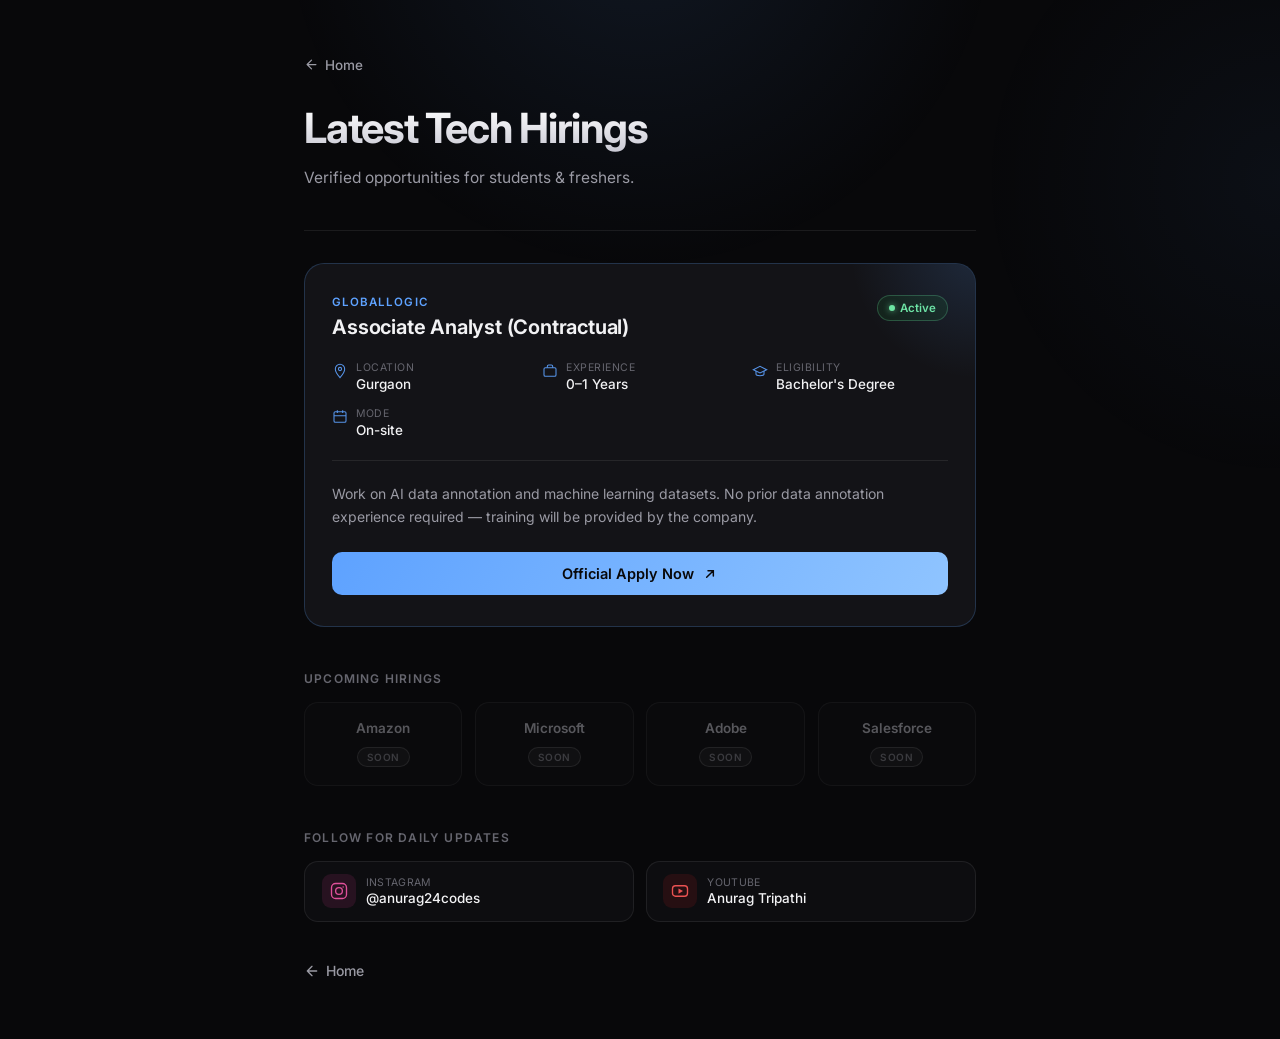
==== job.html @ 7556339b "Create job.html" ====
<!DOCTYPE html>
<html lang="en">
<head>
<meta charset="UTF-8" />
<meta name="viewport" content="width=device-width, initial-scale=1.0" />
<title>Latest Tech Hirings</title>
<link rel="preconnect" href="https://fonts.googleapis.com" />
<link rel="stylesheet" href="https://fonts.googleapis.com/css2?family=Inter:wght@400;500;600;700;800&display=swap" />
<style>
  *, *::before, *::after { box-sizing: border-box; margin: 0; padding: 0; }

  :root {
    --bg: #08080a;
    --bg-elevated: #0d0d10;
    --surface: #131317;
    --surface-hover: #1a1a1f;
    --border: rgba(255,255,255,0.08);
    --border-strong: rgba(255,255,255,0.14);
    --text-primary: #f2f2f4;
    --text-secondary: #9a9aa4;
    --text-muted: #66666f;
    --accent: #5ea2ff;
    --accent-dim: rgba(94,162,255,0.12);
    --accent-glow: rgba(94,162,255,0.22);
    --radius-lg: 20px;
    --radius-md: 14px;
    --radius-sm: 10px;
  }

  body {
    font-family: 'Inter', -apple-system, BlinkMacSystemFont, sans-serif;
    background: var(--bg);
    color: var(--text-primary);
    min-height: 100vh;
    -webkit-font-smoothing: antialiased;
    overflow-x: hidden;
  }

  .glow-field {
    position: fixed;
    inset: 0;
    pointer-events: none;
    z-index: 0;
    background:
      radial-gradient(600px circle at 50% -10%, rgba(94,162,255,0.10), transparent 60%),
      radial-gradient(500px circle at 100% 20%, rgba(94,162,255,0.05), transparent 60%);
  }

  .wrap {
    position: relative;
    z-index: 1;
    max-width: 720px;
    margin: 0 auto;
    padding: 3.5rem 1.5rem 3.5rem;
  }

  @keyframes fadeUp {
    from { opacity: 0; transform: translateY(14px); }
    to   { opacity: 1; transform: translateY(0); }
  }

  .fade { opacity: 0; animation: fadeUp 0.65s cubic-bezier(0.16, 1, 0.3, 1) forwards; }
  .fade-1 { animation-delay: 0.02s; }
  .fade-2 { animation-delay: 0.1s; }
  .fade-3 { animation-delay: 0.2s; }
  .fade-4 { animation-delay: 0.3s; }
  .fade-5 { animation-delay: 0.4s; }
  .fade-6 { animation-delay: 0.5s; }

  @media (prefers-reduced-motion: reduce) {
    .fade { animation: none; opacity: 1; }
  }

  .back-link {
    display: inline-flex;
    align-items: center;
    gap: 6px;
    font-size: 13.5px;
    font-weight: 500;
    color: var(--text-secondary);
    text-decoration: none;
    margin-bottom: 2rem;
    transition: color 0.2s ease;
  }

  .back-link:hover { color: var(--accent); }
  .back-link svg { width: 15px; height: 15px; transition: transform 0.2s ease; }
  .back-link:hover svg { transform: translateX(-3px); }

  h1.headline {
    font-size: clamp(1.9rem, 5.5vw, 2.6rem);
    font-weight: 700;
    letter-spacing: -0.03em;
    line-height: 1.14;
    background: linear-gradient(180deg, #ffffff 0%, #c9c9d4 100%);
    -webkit-background-clip: text;
    background-clip: text;
    color: transparent;
  }

  .sub {
    margin-top: 0.85rem;
    font-size: 15.5px;
    line-height: 1.6;
    color: var(--text-secondary);
    max-width: 460px;
  }

  .divider {
    border: none;
    border-top: 1px solid var(--border);
    margin: 2.5rem 0 2rem;
  }

  /* Active job card */
  .job-card {
    position: relative;
    background: var(--surface);
    border: 1px solid rgba(94,162,255,0.22);
    border-radius: var(--radius-lg);
    padding: 1.9rem 1.7rem;
    overflow: hidden;
    transition: transform 0.35s cubic-bezier(0.16,1,0.3,1), box-shadow 0.35s ease;
  }

  .job-card:hover {
    transform: translateY(-3px);
    box-shadow: 0 20px 44px -22px rgba(94,162,255,0.3), 0 4px 18px -6px rgba(0,0,0,0.5);
  }

  .job-card::before {
    content: "";
    position: absolute;
    top: -40%; right: -20%;
    width: 260px; height: 260px;
    background: radial-gradient(circle, rgba(94,162,255,0.16), transparent 70%);
    pointer-events: none;
  }

  .job-top {
    display: flex;
    justify-content: space-between;
    align-items: flex-start;
    gap: 1rem;
    flex-wrap: wrap;
  }

  .job-company {
    font-size: 11.5px;
    font-weight: 600;
    letter-spacing: 0.09em;
    text-transform: uppercase;
    color: var(--accent);
    margin-bottom: 0.4rem;
  }

  .job-title {
    font-size: 20px;
    font-weight: 650;
    letter-spacing: -0.01em;
  }

  .badge-live {
    display: inline-flex;
    align-items: center;
    gap: 5px;
    font-size: 11.5px;
    font-weight: 600;
    color: #6ee7a0;
    background: rgba(20,64,30,0.35);
    border: 1px solid rgba(110,231,160,0.25);
    padding: 5px 11px;
    border-radius: 20px;
    white-space: nowrap;
  }

  .badge-live .pulse {
    width: 6px; height: 6px;
    border-radius: 50%;
    background: #6ee7a0;
    box-shadow: 0 0 6px rgba(110,231,160,0.7);
    animation: pulse 1.8s ease-in-out infinite;
  }

  @keyframes pulse {
    0%, 100% { opacity: 1; }
    50% { opacity: 0.35; }
  }

  .job-meta {
    display: grid;
    grid-template-columns: 1fr 1fr;
    gap: 0.9rem;
    margin-top: 1.4rem;
  }

  @media (min-width: 480px) {
    .job-meta { grid-template-columns: repeat(3, 1fr); }
  }

  .meta-item {
    display: flex;
    align-items: flex-start;
    gap: 8px;
  }

  .meta-item svg {
    width: 16px; height: 16px;
    stroke: var(--accent);
    margin-top: 2px;
    flex-shrink: 0;
    opacity: 0.9;
  }

  .meta-item div p:first-child {
    font-size: 10.5px;
    color: var(--text-muted);
    text-transform: uppercase;
    letter-spacing: 0.05em;
    margin-bottom: 2px;
  }

  .meta-item div p:last-child {
    font-size: 13.5px;
    font-weight: 500;
    color: var(--text-primary);
  }

  .job-desc {
    margin-top: 1.4rem;
    font-size: 14px;
    line-height: 1.65;
    color: var(--text-secondary);
    padding-top: 1.3rem;
    border-top: 1px solid var(--border);
  }

  .apply-btn {
    display: inline-flex;
    align-items: center;
    justify-content: center;
    gap: 8px;
    width: 100%;
    margin-top: 1.5rem;
    padding: 13px 20px;
    font-family: inherit;
    font-size: 14.5px;
    font-weight: 600;
    color: #08080a;
    background: linear-gradient(120deg, var(--accent), #8fc4ff);
    border: none;
    border-radius: var(--radius-sm);
    text-decoration: none;
    cursor: pointer;
    transition: transform 0.2s ease, box-shadow 0.2s ease, filter 0.2s ease;
  }

  .apply-btn:hover {
    transform: translateY(-2px);
    box-shadow: 0 10px 30px -10px rgba(94,162,255,0.5);
    filter: brightness(1.05);
  }

  .apply-btn svg { width: 16px; height: 16px; }

  /* Upcoming section */
  .section-label {
    font-size: 12px;
    font-weight: 600;
    letter-spacing: 0.1em;
    text-transform: uppercase;
    color: var(--text-muted);
    margin-bottom: 1rem;
  }

  .upcoming-grid {
    display: grid;
    grid-template-columns: repeat(2, 1fr);
    gap: 0.8rem;
  }

  @media (min-width: 480px) {
    .upcoming-grid { grid-template-columns: repeat(4, 1fr); }
  }

  .upcoming-card {
    background: var(--bg-elevated);
    border: 1px solid var(--border);
    border-radius: var(--radius-md);
    padding: 1.1rem 0.9rem;
    text-align: center;
    opacity: 0.55;
    filter: grayscale(0.4);
    position: relative;
    transition: opacity 0.25s ease;
  }

  .upcoming-card:hover { opacity: 0.75; }

  .upcoming-card .company-name {
    font-size: 13.5px;
    font-weight: 600;
    color: var(--text-secondary);
    margin-bottom: 0.55rem;
  }

  .soon-badge {
    display: inline-block;
    font-size: 10px;
    font-weight: 600;
    letter-spacing: 0.05em;
    text-transform: uppercase;
    color: var(--text-muted);
    background: rgba(255,255,255,0.05);
    border: 1px solid var(--border-strong);
    padding: 3px 9px;
    border-radius: 20px;
  }

  /* Follow section */
  .social-row {
    display: flex;
    flex-wrap: wrap;
    gap: 0.7rem;
  }

  .social-card {
    display: flex;
    align-items: center;
    gap: 10px;
    padding: 0.8rem 1.05rem;
    border-radius: var(--radius-md);
    border: 1px solid var(--border);
    background: var(--bg-elevated);
    text-decoration: none;
    flex: 1;
    min-width: 160px;
    transition: border-color 0.25s ease, transform 0.25s ease, background 0.25s ease;
  }

  .social-card:hover {
    border-color: rgba(94,162,255,0.3);
    background: var(--surface-hover);
    transform: translateY(-2px);
  }

  .social-icon {
    width: 34px;
    height: 34px;
    border-radius: 9px;
    display: flex;
    align-items: center;
    justify-content: center;
    flex-shrink: 0;
    background: rgba(255,255,255,0.04);
  }

  .social-icon svg { width: 18px; height: 18px; }

  .social-label { font-size: 10.5px; color: var(--text-muted); letter-spacing: 0.03em; text-transform: uppercase; }
  .social-name { font-size: 13.5px; font-weight: 500; color: var(--text-primary); margin-top: 1px; }

  .home-back {
    display: inline-flex;
    align-items: center;
    gap: 6px;
    margin-top: 2.5rem;
    font-size: 14px;
    font-weight: 500;
    color: var(--text-secondary);
    text-decoration: none;
    transition: color 0.2s ease;
  }

  .home-back:hover { color: var(--accent); }
  .home-back svg { width: 16px; height: 16px; transition: transform 0.2s ease; }
  .home-back:hover svg { transform: translateX(-3px); }

  @media (max-width: 420px) {
    .wrap { padding: 2.75rem 1.25rem 3rem; }
  }
</style>
</head>
<body>
<div class="glow-field"></div>

<div class="wrap">

  <a href="index.html" class="back-link fade fade-1">
    <svg viewBox="0 0 24 24" fill="none" stroke="currentColor" stroke-width="2" stroke-linecap="round" stroke-linejoin="round"><path d="M19 12H5M12 19l-7-7 7-7"/></svg>
    Home
  </a>

  <h1 class="headline fade fade-2">Latest Tech Hirings</h1>
  <p class="sub fade fade-3">Verified opportunities for students & freshers.</p>

  <hr class="divider fade fade-3" />

  <div class="job-card fade fade-4">
    <div class="job-top">
      <div>
        <p class="job-company">GlobalLogic</p>
        <p class="job-title">Associate Analyst (Contractual)</p>
      </div>
      <span class="badge-live"><span class="pulse"></span>Active</span>
    </div>

    <div class="job-meta">
      <div class="meta-item">
        <svg viewBox="0 0 24 24" fill="none" stroke-width="1.6"><path d="M12 2a7 7 0 0 0-7 7c0 5 7 13 7 13s7-8 7-13a7 7 0 0 0-7-7Z"/><circle cx="12" cy="9" r="2.4"/></svg>
        <div><p>Location</p><p>Gurgaon</p></div>
      </div>
      <div class="meta-item">
        <svg viewBox="0 0 24 24" fill="none" stroke-width="1.6"><rect x="3" y="7" width="18" height="13" rx="2"/><path d="M8 7V5a2 2 0 0 1 2-2h4a2 2 0 0 1 2 2v2"/></svg>
        <div><p>Experience</p><p>0–1 Years</p></div>
      </div>
      <div class="meta-item">
        <svg viewBox="0 0 24 24" fill="none" stroke-width="1.6"><path d="M22 10 12 5 2 10l10 5 10-5Z"/><path d="M6 12v5c0 1.1 2.7 2 6 2s6-.9 6-2v-5"/></svg>
        <div><p>Eligibility</p><p>Bachelor's Degree</p></div>
      </div>
      <div class="meta-item">
        <svg viewBox="0 0 24 24" fill="none" stroke-width="1.6"><rect x="3" y="4" width="18" height="16" rx="2"/><path d="M8 2v4M16 2v4M3 10h18"/></svg>
        <div><p>Mode</p><p>On-site</p></div>
      </div>
    </div>

    <p class="job-desc">Work on AI data annotation and machine learning datasets. No prior data annotation experience required — training will be provided by the company.</p>

    <a href="https://www.globallogic.com/career-search-page/associate-analyst-contractual-irc299663/" target="_blank" rel="noreferrer" class="apply-btn">
      Official Apply Now
      <svg viewBox="0 0 24 24" fill="none" stroke="currentColor" stroke-width="2.2" stroke-linecap="round"><path d="M7 17 17 7M9 7h8v8"/></svg>
    </a>
  </div>

  <p class="section-label fade fade-5" style="margin-top:2.75rem;">Upcoming Hirings</p>

  <div class="upcoming-grid fade fade-5">
    <div class="upcoming-card">
      <p class="company-name">Amazon</p>
      <span class="soon-badge">Soon</span>
    </div>
    <div class="upcoming-card">
      <p class="company-name">Microsoft</p>
      <span class="soon-badge">Soon</span>
    </div>
    <div class="upcoming-card">
      <p class="company-name">Adobe</p>
      <span class="soon-badge">Soon</span>
    </div>
    <div class="upcoming-card">
      <p class="company-name">Salesforce</p>
      <span class="soon-badge">Soon</span>
    </div>
  </div>

  <p class="section-label fade fade-6" style="margin-top:2.75rem;">Follow for daily updates</p>

  <div class="social-row fade fade-6">
    <a href="https://www.instagram.com/anurag24codes/" target="_blank" rel="noreferrer" class="social-card">
      <div class="social-icon" style="background:rgba(224,60,145,0.12);">
        <svg viewBox="0 0 24 24" fill="none"><rect x="2" y="2" width="20" height="20" rx="5.5" stroke="#e0509a" stroke-width="1.8"/><circle cx="12" cy="12" r="4.5" stroke="#e0509a" stroke-width="1.8"/><circle cx="17.5" cy="6.5" r="1" fill="#e0509a"/></svg>
      </div>
      <div>
        <p class="social-label">Instagram</p>
        <p class="social-name">@anurag24codes</p>
      </div>
    </a>

    <a href="https://www.youtube.com/@Anurag24tripathi" target="_blank" rel="noreferrer" class="social-card">
      <div class="social-icon" style="background:rgba(220,38,38,0.12);">
        <svg viewBox="0 0 24 24" fill="none"><rect x="2" y="5" width="20" height="14" rx="4" stroke="#ea5252" stroke-width="1.8"/><polygon points="10,8.5 16,12 10,15.5" fill="#ea5252"/></svg>
      </div>
      <div>
        <p class="social-label">YouTube</p>
        <p class="social-name">Anurag Tripathi</p>
      </div>
    </a>
  </div>

  <a href="index.html" class="home-back fade fade-6">
    <svg viewBox="0 0 24 24" fill="none" stroke="currentColor" stroke-width="2" stroke-linecap="round" stroke-linejoin="round"><path d="M19 12H5M12 19l-7-7 7-7"/></svg>
    Home
  </a>

</div>
</body>
</html>
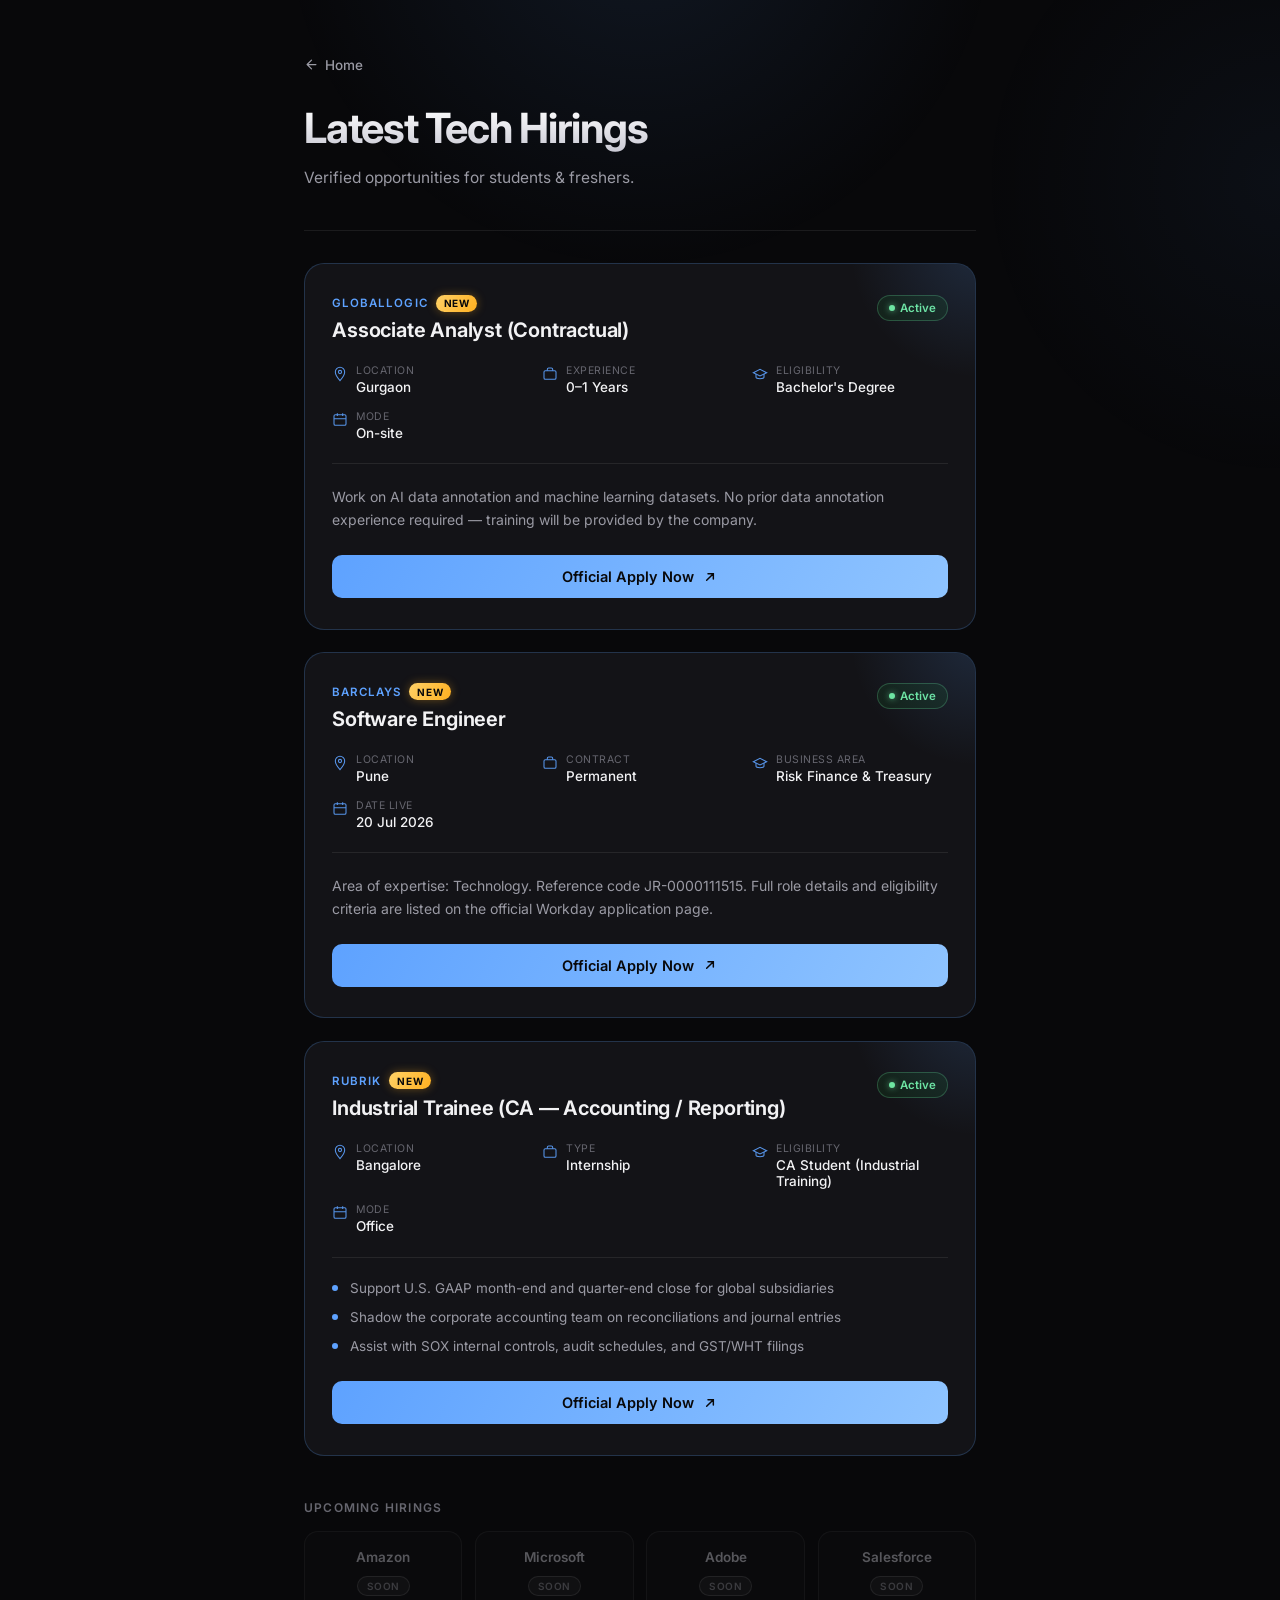
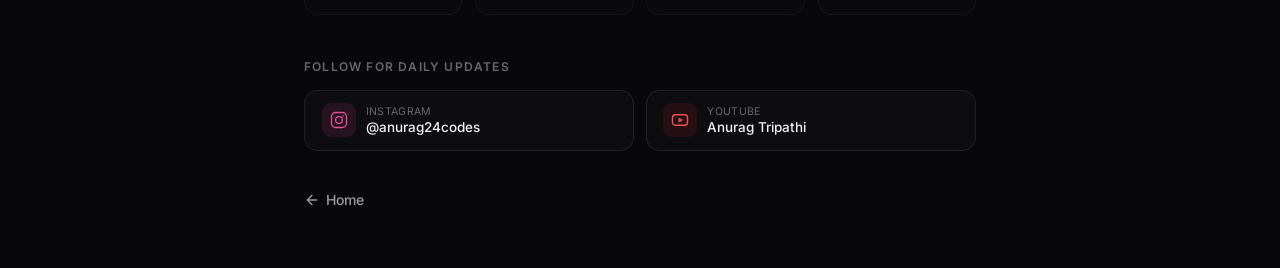
==== commit cf95461b: "Update job.html" ====
--- a/job.html
+++ b/job.html
@@ -64,8 +64,10 @@
   .fade-2 { animation-delay: 0.1s; }
   .fade-3 { animation-delay: 0.2s; }
   .fade-4 { animation-delay: 0.3s; }
-  .fade-5 { animation-delay: 0.4s; }
-  .fade-6 { animation-delay: 0.5s; }
+  .fade-4b { animation-delay: 0.35s; }
+  .fade-4c { animation-delay: 0.4s; }
+  .fade-5 { animation-delay: 0.45s; }
+  .fade-6 { animation-delay: 0.55s; }
 
   @media (prefers-reduced-motion: reduce) {
     .fade { animation: none; opacity: 1; }
@@ -112,6 +114,12 @@
     margin: 2.5rem 0 2rem;
   }
 
+  .job-list {
+    display: flex;
+    flex-direction: column;
+    gap: 1.4rem;
+  }
+
   /* Active job card */
   .job-card {
     position: relative;
@@ -145,13 +153,33 @@
     flex-wrap: wrap;
   }
 
+  .job-company-row {
+    display: flex;
+    align-items: center;
+    gap: 8px;
+    margin-bottom: 0.4rem;
+  }
+
   .job-company {
     font-size: 11.5px;
     font-weight: 600;
     letter-spacing: 0.09em;
     text-transform: uppercase;
     color: var(--accent);
-    margin-bottom: 0.4rem;
+  }
+
+  .new-badge {
+    display: inline-flex;
+    align-items: center;
+    font-size: 10px;
+    font-weight: 700;
+    letter-spacing: 0.06em;
+    text-transform: uppercase;
+    color: #08080a;
+    background: linear-gradient(120deg, #ffd166, #ffb020);
+    padding: 2.5px 8px;
+    border-radius: 20px;
+    box-shadow: 0 0 10px rgba(255,176,32,0.35);
   }
 
   .job-title {
@@ -233,6 +261,35 @@
     color: var(--text-secondary);
     padding-top: 1.3rem;
     border-top: 1px solid var(--border);
+  }
+
+  .job-desc-list {
+    margin-top: 1.4rem;
+    padding-top: 1.3rem;
+    border-top: 1px solid var(--border);
+    list-style: none;
+    display: flex;
+    flex-direction: column;
+    gap: 8px;
+  }
+
+  .job-desc-list li {
+    font-size: 13.5px;
+    line-height: 1.55;
+    color: var(--text-secondary);
+    padding-left: 18px;
+    position: relative;
+  }
+
+  .job-desc-list li::before {
+    content: "";
+    position: absolute;
+    left: 0;
+    top: 7px;
+    width: 6px;
+    height: 6px;
+    border-radius: 50%;
+    background: var(--accent);
   }
 
   .apply-btn {
@@ -396,40 +453,129 @@
 
   <hr class="divider fade fade-3" />
 
-  <div class="job-card fade fade-4">
-    <div class="job-top">
-      <div>
-        <p class="job-company">GlobalLogic</p>
-        <p class="job-title">Associate Analyst (Contractual)</p>
-      </div>
-      <span class="badge-live"><span class="pulse"></span>Active</span>
+  <div class="job-list">
+
+    <div class="job-card fade fade-4">
+      <div class="job-top">
+        <div>
+          <div class="job-company-row">
+            <p class="job-company">GlobalLogic</p>
+            <span class="new-badge">New</span>
+          </div>
+          <p class="job-title">Associate Analyst (Contractual)</p>
+        </div>
+        <span class="badge-live"><span class="pulse"></span>Active</span>
+      </div>
+
+      <div class="job-meta">
+        <div class="meta-item">
+          <svg viewBox="0 0 24 24" fill="none" stroke-width="1.6"><path d="M12 2a7 7 0 0 0-7 7c0 5 7 13 7 13s7-8 7-13a7 7 0 0 0-7-7Z"/><circle cx="12" cy="9" r="2.4"/></svg>
+          <div><p>Location</p><p>Gurgaon</p></div>
+        </div>
+        <div class="meta-item">
+          <svg viewBox="0 0 24 24" fill="none" stroke-width="1.6"><rect x="3" y="7" width="18" height="13" rx="2"/><path d="M8 7V5a2 2 0 0 1 2-2h4a2 2 0 0 1 2 2v2"/></svg>
+          <div><p>Experience</p><p>0–1 Years</p></div>
+        </div>
+        <div class="meta-item">
+          <svg viewBox="0 0 24 24" fill="none" stroke-width="1.6"><path d="M22 10 12 5 2 10l10 5 10-5Z"/><path d="M6 12v5c0 1.1 2.7 2 6 2s6-.9 6-2v-5"/></svg>
+          <div><p>Eligibility</p><p>Bachelor's Degree</p></div>
+        </div>
+        <div class="meta-item">
+          <svg viewBox="0 0 24 24" fill="none" stroke-width="1.6"><rect x="3" y="4" width="18" height="16" rx="2"/><path d="M8 2v4M16 2v4M3 10h18"/></svg>
+          <div><p>Mode</p><p>On-site</p></div>
+        </div>
+      </div>
+
+      <p class="job-desc">Work on AI data annotation and machine learning datasets. No prior data annotation experience required — training will be provided by the company.</p>
+
+      <a href="https://www.globallogic.com/career-search-page/associate-analyst-contractual-irc299663/" target="_blank" rel="noreferrer" class="apply-btn">
+        Official Apply Now
+        <svg viewBox="0 0 24 24" fill="none" stroke="currentColor" stroke-width="2.2" stroke-linecap="round"><path d="M7 17 17 7M9 7h8v8"/></svg>
+      </a>
     </div>
 
-    <div class="job-meta">
-      <div class="meta-item">
-        <svg viewBox="0 0 24 24" fill="none" stroke-width="1.6"><path d="M12 2a7 7 0 0 0-7 7c0 5 7 13 7 13s7-8 7-13a7 7 0 0 0-7-7Z"/><circle cx="12" cy="9" r="2.4"/></svg>
-        <div><p>Location</p><p>Gurgaon</p></div>
-      </div>
-      <div class="meta-item">
-        <svg viewBox="0 0 24 24" fill="none" stroke-width="1.6"><rect x="3" y="7" width="18" height="13" rx="2"/><path d="M8 7V5a2 2 0 0 1 2-2h4a2 2 0 0 1 2 2v2"/></svg>
-        <div><p>Experience</p><p>0–1 Years</p></div>
-      </div>
-      <div class="meta-item">
-        <svg viewBox="0 0 24 24" fill="none" stroke-width="1.6"><path d="M22 10 12 5 2 10l10 5 10-5Z"/><path d="M6 12v5c0 1.1 2.7 2 6 2s6-.9 6-2v-5"/></svg>
-        <div><p>Eligibility</p><p>Bachelor's Degree</p></div>
-      </div>
-      <div class="meta-item">
-        <svg viewBox="0 0 24 24" fill="none" stroke-width="1.6"><rect x="3" y="4" width="18" height="16" rx="2"/><path d="M8 2v4M16 2v4M3 10h18"/></svg>
-        <div><p>Mode</p><p>On-site</p></div>
-      </div>
+    <div class="job-card fade fade-4b">
+      <div class="job-top">
+        <div>
+          <div class="job-company-row">
+            <p class="job-company">Barclays</p>
+            <span class="new-badge">New</span>
+          </div>
+          <p class="job-title">Software Engineer</p>
+        </div>
+        <span class="badge-live"><span class="pulse"></span>Active</span>
+      </div>
+
+      <div class="job-meta">
+        <div class="meta-item">
+          <svg viewBox="0 0 24 24" fill="none" stroke-width="1.6"><path d="M12 2a7 7 0 0 0-7 7c0 5 7 13 7 13s7-8 7-13a7 7 0 0 0-7-7Z"/><circle cx="12" cy="9" r="2.4"/></svg>
+          <div><p>Location</p><p>Pune</p></div>
+        </div>
+        <div class="meta-item">
+          <svg viewBox="0 0 24 24" fill="none" stroke-width="1.6"><rect x="3" y="7" width="18" height="13" rx="2"/><path d="M8 7V5a2 2 0 0 1 2-2h4a2 2 0 0 1 2 2v2"/></svg>
+          <div><p>Contract</p><p>Permanent</p></div>
+        </div>
+        <div class="meta-item">
+          <svg viewBox="0 0 24 24" fill="none" stroke-width="1.6"><path d="M22 10 12 5 2 10l10 5 10-5Z"/><path d="M6 12v5c0 1.1 2.7 2 6 2s6-.9 6-2v-5"/></svg>
+          <div><p>Business Area</p><p>Risk Finance & Treasury</p></div>
+        </div>
+        <div class="meta-item">
+          <svg viewBox="0 0 24 24" fill="none" stroke-width="1.6"><rect x="3" y="4" width="18" height="16" rx="2"/><path d="M8 2v4M16 2v4M3 10h18"/></svg>
+          <div><p>Date Live</p><p>20 Jul 2026</p></div>
+        </div>
+      </div>
+
+      <p class="job-desc">Area of expertise: Technology. Reference code JR-0000111515. Full role details and eligibility criteria are listed on the official Workday application page.</p>
+
+      <a href="https://barclays.wd3.myworkdayjobs.com/External_Career_Site_Barclays/job/Pune-Gera-Commerzone-SEZ/Software-Engineer_JR-0000111515-1/apply" target="_blank" rel="noreferrer" class="apply-btn">
+        Official Apply Now
+        <svg viewBox="0 0 24 24" fill="none" stroke="currentColor" stroke-width="2.2" stroke-linecap="round"><path d="M7 17 17 7M9 7h8v8"/></svg>
+      </a>
     </div>
 
-    <p class="job-desc">Work on AI data annotation and machine learning datasets. No prior data annotation experience required — training will be provided by the company.</p>
-
-    <a href="https://www.globallogic.com/career-search-page/associate-analyst-contractual-irc299663/" target="_blank" rel="noreferrer" class="apply-btn">
-      Official Apply Now
-      <svg viewBox="0 0 24 24" fill="none" stroke="currentColor" stroke-width="2.2" stroke-linecap="round"><path d="M7 17 17 7M9 7h8v8"/></svg>
-    </a>
+    <div class="job-card fade fade-4c">
+      <div class="job-top">
+        <div>
+          <div class="job-company-row">
+            <p class="job-company">Rubrik</p>
+            <span class="new-badge">New</span>
+          </div>
+          <p class="job-title">Industrial Trainee (CA — Accounting / Reporting)</p>
+        </div>
+        <span class="badge-live"><span class="pulse"></span>Active</span>
+      </div>
+
+      <div class="job-meta">
+        <div class="meta-item">
+          <svg viewBox="0 0 24 24" fill="none" stroke-width="1.6"><path d="M12 2a7 7 0 0 0-7 7c0 5 7 13 7 13s7-8 7-13a7 7 0 0 0-7-7Z"/><circle cx="12" cy="9" r="2.4"/></svg>
+          <div><p>Location</p><p>Bangalore</p></div>
+        </div>
+        <div class="meta-item">
+          <svg viewBox="0 0 24 24" fill="none" stroke-width="1.6"><rect x="3" y="7" width="18" height="13" rx="2"/><path d="M8 7V5a2 2 0 0 1 2-2h4a2 2 0 0 1 2 2v2"/></svg>
+          <div><p>Type</p><p>Internship</p></div>
+        </div>
+        <div class="meta-item">
+          <svg viewBox="0 0 24 24" fill="none" stroke-width="1.6"><path d="M22 10 12 5 2 10l10 5 10-5Z"/><path d="M6 12v5c0 1.1 2.7 2 6 2s6-.9 6-2v-5"/></svg>
+          <div><p>Eligibility</p><p>CA Student (Industrial Training)</p></div>
+        </div>
+        <div class="meta-item">
+          <svg viewBox="0 0 24 24" fill="none" stroke-width="1.6"><rect x="3" y="4" width="18" height="16" rx="2"/><path d="M8 2v4M16 2v4M3 10h18"/></svg>
+          <div><p>Mode</p><p>Office</p></div>
+        </div>
+      </div>
+
+      <ul class="job-desc-list">
+        <li>Support U.S. GAAP month-end and quarter-end close for global subsidiaries</li>
+        <li>Shadow the corporate accounting team on reconciliations and journal entries</li>
+        <li>Assist with SOX internal controls, audit schedules, and GST/WHT filings</li>
+      </ul>
+
+      <a href="https://www.rubrik.com/company/careers/departments/job.8083001?gh_jid=8083001&gh_src=2e352a8a1us" target="_blank" rel="noreferrer" class="apply-btn">
+        Official Apply Now
+        <svg viewBox="0 0 24 24" fill="none" stroke="currentColor" stroke-width="2.2" stroke-linecap="round"><path d="M7 17 17 7M9 7h8v8"/></svg>
+      </a>
+    </div>
+
   </div>
 
   <p class="section-label fade fade-5" style="margin-top:2.75rem;">Upcoming Hirings</p>
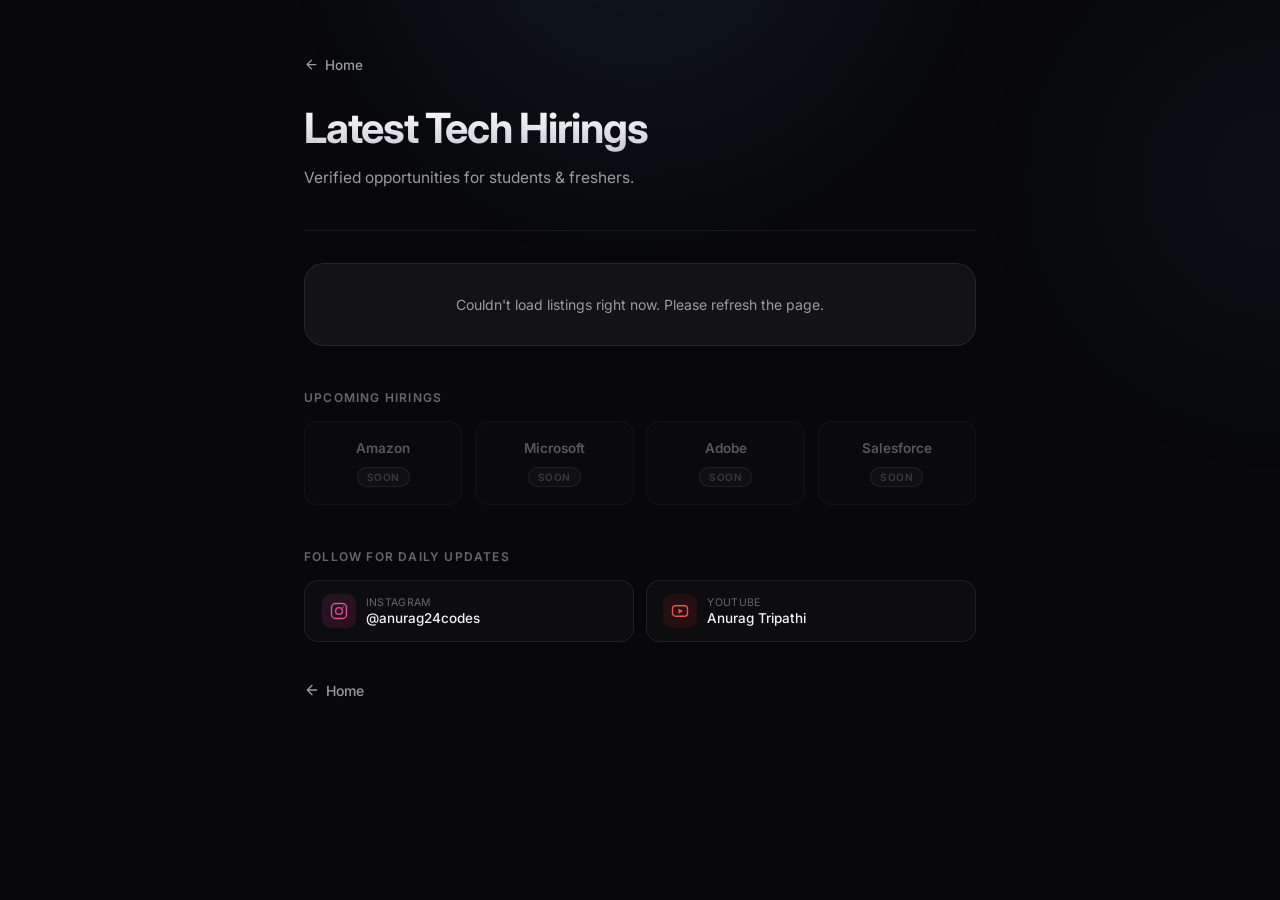
==== commit 5d4601fc: "Update job.html" ====
--- a/job.html
+++ b/job.html
@@ -64,8 +64,6 @@
   .fade-2 { animation-delay: 0.1s; }
   .fade-3 { animation-delay: 0.2s; }
   .fade-4 { animation-delay: 0.3s; }
-  .fade-4b { animation-delay: 0.35s; }
-  .fade-4c { animation-delay: 0.4s; }
   .fade-5 { animation-delay: 0.45s; }
   .fade-6 { animation-delay: 0.55s; }
 
@@ -158,6 +156,7 @@
     align-items: center;
     gap: 8px;
     margin-bottom: 0.4rem;
+    flex-wrap: wrap;
   }
 
   .job-company {
@@ -182,6 +181,20 @@
     box-shadow: 0 0 10px rgba(255,176,32,0.35);
   }
 
+  .mass-badge {
+    display: inline-flex;
+    align-items: center;
+    font-size: 10px;
+    font-weight: 700;
+    letter-spacing: 0.06em;
+    text-transform: uppercase;
+    color: var(--accent);
+    background: rgba(94,162,255,0.14);
+    border: 1px solid rgba(94,162,255,0.28);
+    padding: 2px 8px;
+    border-radius: 20px;
+  }
+
   .job-title {
     font-size: 20px;
     font-weight: 650;
@@ -261,35 +274,6 @@
     color: var(--text-secondary);
     padding-top: 1.3rem;
     border-top: 1px solid var(--border);
-  }
-
-  .job-desc-list {
-    margin-top: 1.4rem;
-    padding-top: 1.3rem;
-    border-top: 1px solid var(--border);
-    list-style: none;
-    display: flex;
-    flex-direction: column;
-    gap: 8px;
-  }
-
-  .job-desc-list li {
-    font-size: 13.5px;
-    line-height: 1.55;
-    color: var(--text-secondary);
-    padding-left: 18px;
-    position: relative;
-  }
-
-  .job-desc-list li::before {
-    content: "";
-    position: absolute;
-    left: 0;
-    top: 7px;
-    width: 6px;
-    height: 6px;
-    border-radius: 50%;
-    background: var(--accent);
   }
 
   .apply-btn {
@@ -320,6 +304,29 @@
 
   .apply-btn svg { width: 16px; height: 16px; }
 
+  /* Loading / empty / error states for the job list */
+  .state-box {
+    background: var(--surface);
+    border: 1px solid var(--border);
+    border-radius: var(--radius-lg);
+    padding: 2rem 1.5rem;
+    text-align: center;
+    color: var(--text-secondary);
+    font-size: 14px;
+  }
+
+  .spinner {
+    width: 22px;
+    height: 22px;
+    border-radius: 50%;
+    border: 2.5px solid rgba(94,162,255,0.2);
+    border-top-color: var(--accent);
+    margin: 0 auto 12px;
+    animation: spin 0.8s linear infinite;
+  }
+
+  @keyframes spin { to { transform: rotate(360deg); } }
+
   /* Upcoming section */
   .section-label {
     font-size: 12px;
@@ -453,129 +460,12 @@
 
   <hr class="divider fade fade-3" />
 
-  <div class="job-list">
-
-    <div class="job-card fade fade-4">
-      <div class="job-top">
-        <div>
-          <div class="job-company-row">
-            <p class="job-company">GlobalLogic</p>
-            <span class="new-badge">New</span>
-          </div>
-          <p class="job-title">Associate Analyst (Contractual)</p>
-        </div>
-        <span class="badge-live"><span class="pulse"></span>Active</span>
-      </div>
-
-      <div class="job-meta">
-        <div class="meta-item">
-          <svg viewBox="0 0 24 24" fill="none" stroke-width="1.6"><path d="M12 2a7 7 0 0 0-7 7c0 5 7 13 7 13s7-8 7-13a7 7 0 0 0-7-7Z"/><circle cx="12" cy="9" r="2.4"/></svg>
-          <div><p>Location</p><p>Gurgaon</p></div>
-        </div>
-        <div class="meta-item">
-          <svg viewBox="0 0 24 24" fill="none" stroke-width="1.6"><rect x="3" y="7" width="18" height="13" rx="2"/><path d="M8 7V5a2 2 0 0 1 2-2h4a2 2 0 0 1 2 2v2"/></svg>
-          <div><p>Experience</p><p>0–1 Years</p></div>
-        </div>
-        <div class="meta-item">
-          <svg viewBox="0 0 24 24" fill="none" stroke-width="1.6"><path d="M22 10 12 5 2 10l10 5 10-5Z"/><path d="M6 12v5c0 1.1 2.7 2 6 2s6-.9 6-2v-5"/></svg>
-          <div><p>Eligibility</p><p>Bachelor's Degree</p></div>
-        </div>
-        <div class="meta-item">
-          <svg viewBox="0 0 24 24" fill="none" stroke-width="1.6"><rect x="3" y="4" width="18" height="16" rx="2"/><path d="M8 2v4M16 2v4M3 10h18"/></svg>
-          <div><p>Mode</p><p>On-site</p></div>
-        </div>
-      </div>
-
-      <p class="job-desc">Work on AI data annotation and machine learning datasets. No prior data annotation experience required — training will be provided by the company.</p>
-
-      <a href="https://www.globallogic.com/career-search-page/associate-analyst-contractual-irc299663/" target="_blank" rel="noreferrer" class="apply-btn">
-        Official Apply Now
-        <svg viewBox="0 0 24 24" fill="none" stroke="currentColor" stroke-width="2.2" stroke-linecap="round"><path d="M7 17 17 7M9 7h8v8"/></svg>
-      </a>
+  <!-- Jobs are rendered here by JavaScript, fetched live from the backend -->
+  <div class="job-list fade fade-4" id="jobList">
+    <div class="state-box">
+      <div class="spinner"></div>
+      Loading latest hirings…
     </div>
-
-    <div class="job-card fade fade-4b">
-      <div class="job-top">
-        <div>
-          <div class="job-company-row">
-            <p class="job-company">Barclays</p>
-            <span class="new-badge">New</span>
-          </div>
-          <p class="job-title">Software Engineer</p>
-        </div>
-        <span class="badge-live"><span class="pulse"></span>Active</span>
-      </div>
-
-      <div class="job-meta">
-        <div class="meta-item">
-          <svg viewBox="0 0 24 24" fill="none" stroke-width="1.6"><path d="M12 2a7 7 0 0 0-7 7c0 5 7 13 7 13s7-8 7-13a7 7 0 0 0-7-7Z"/><circle cx="12" cy="9" r="2.4"/></svg>
-          <div><p>Location</p><p>Pune</p></div>
-        </div>
-        <div class="meta-item">
-          <svg viewBox="0 0 24 24" fill="none" stroke-width="1.6"><rect x="3" y="7" width="18" height="13" rx="2"/><path d="M8 7V5a2 2 0 0 1 2-2h4a2 2 0 0 1 2 2v2"/></svg>
-          <div><p>Contract</p><p>Permanent</p></div>
-        </div>
-        <div class="meta-item">
-          <svg viewBox="0 0 24 24" fill="none" stroke-width="1.6"><path d="M22 10 12 5 2 10l10 5 10-5Z"/><path d="M6 12v5c0 1.1 2.7 2 6 2s6-.9 6-2v-5"/></svg>
-          <div><p>Business Area</p><p>Risk Finance & Treasury</p></div>
-        </div>
-        <div class="meta-item">
-          <svg viewBox="0 0 24 24" fill="none" stroke-width="1.6"><rect x="3" y="4" width="18" height="16" rx="2"/><path d="M8 2v4M16 2v4M3 10h18"/></svg>
-          <div><p>Date Live</p><p>20 Jul 2026</p></div>
-        </div>
-      </div>
-
-      <p class="job-desc">Area of expertise: Technology. Reference code JR-0000111515. Full role details and eligibility criteria are listed on the official Workday application page.</p>
-
-      <a href="https://barclays.wd3.myworkdayjobs.com/External_Career_Site_Barclays/job/Pune-Gera-Commerzone-SEZ/Software-Engineer_JR-0000111515-1/apply" target="_blank" rel="noreferrer" class="apply-btn">
-        Official Apply Now
-        <svg viewBox="0 0 24 24" fill="none" stroke="currentColor" stroke-width="2.2" stroke-linecap="round"><path d="M7 17 17 7M9 7h8v8"/></svg>
-      </a>
-    </div>
-
-    <div class="job-card fade fade-4c">
-      <div class="job-top">
-        <div>
-          <div class="job-company-row">
-            <p class="job-company">Rubrik</p>
-            <span class="new-badge">New</span>
-          </div>
-          <p class="job-title">Industrial Trainee (CA — Accounting / Reporting)</p>
-        </div>
-        <span class="badge-live"><span class="pulse"></span>Active</span>
-      </div>
-
-      <div class="job-meta">
-        <div class="meta-item">
-          <svg viewBox="0 0 24 24" fill="none" stroke-width="1.6"><path d="M12 2a7 7 0 0 0-7 7c0 5 7 13 7 13s7-8 7-13a7 7 0 0 0-7-7Z"/><circle cx="12" cy="9" r="2.4"/></svg>
-          <div><p>Location</p><p>Bangalore</p></div>
-        </div>
-        <div class="meta-item">
-          <svg viewBox="0 0 24 24" fill="none" stroke-width="1.6"><rect x="3" y="7" width="18" height="13" rx="2"/><path d="M8 7V5a2 2 0 0 1 2-2h4a2 2 0 0 1 2 2v2"/></svg>
-          <div><p>Type</p><p>Internship</p></div>
-        </div>
-        <div class="meta-item">
-          <svg viewBox="0 0 24 24" fill="none" stroke-width="1.6"><path d="M22 10 12 5 2 10l10 5 10-5Z"/><path d="M6 12v5c0 1.1 2.7 2 6 2s6-.9 6-2v-5"/></svg>
-          <div><p>Eligibility</p><p>CA Student (Industrial Training)</p></div>
-        </div>
-        <div class="meta-item">
-          <svg viewBox="0 0 24 24" fill="none" stroke-width="1.6"><rect x="3" y="4" width="18" height="16" rx="2"/><path d="M8 2v4M16 2v4M3 10h18"/></svg>
-          <div><p>Mode</p><p>Office</p></div>
-        </div>
-      </div>
-
-      <ul class="job-desc-list">
-        <li>Support U.S. GAAP month-end and quarter-end close for global subsidiaries</li>
-        <li>Shadow the corporate accounting team on reconciliations and journal entries</li>
-        <li>Assist with SOX internal controls, audit schedules, and GST/WHT filings</li>
-      </ul>
-
-      <a href="https://www.rubrik.com/company/careers/departments/job.8083001?gh_jid=8083001&gh_src=2e352a8a1us" target="_blank" rel="noreferrer" class="apply-btn">
-        Official Apply Now
-        <svg viewBox="0 0 24 24" fill="none" stroke="currentColor" stroke-width="2.2" stroke-linecap="round"><path d="M7 17 17 7M9 7h8v8"/></svg>
-      </a>
-    </div>
-
   </div>
 
   <p class="section-label fade fade-5" style="margin-top:2.75rem;">Upcoming Hirings</p>
@@ -629,5 +519,122 @@
   </a>
 
 </div>
+
+<script>
+  // ── SET THIS ONCE YOUR BACKEND IS DEPLOYED ──────────────────────────────
+  // e.g. "https://jobtracker-backend.onrender.com"
+  const API_BASE_URL = "http://localhost:5000";
+  // ─────────────────────────────────────────────────────────────────────
+
+  const ICONS = {
+    location: '<svg viewBox="0 0 24 24" fill="none" stroke-width="1.6"><path d="M12 2a7 7 0 0 0-7 7c0 5 7 13 7 13s7-8 7-13a7 7 0 0 0-7-7Z"/><circle cx="12" cy="9" r="2.4"/></svg>',
+    calendar: '<svg viewBox="0 0 24 24" fill="none" stroke-width="1.6"><rect x="3" y="4" width="18" height="16" rx="2"/><path d="M8 2v4M16 2v4M3 10h18"/></svg>',
+    briefcase: '<svg viewBox="0 0 24 24" fill="none" stroke-width="1.6"><rect x="3" y="7" width="18" height="13" rx="2"/><path d="M8 7V5a2 2 0 0 1 2-2h4a2 2 0 0 1 2 2v2"/></svg>',
+    users: '<svg viewBox="0 0 24 24" fill="none" stroke-width="1.6"><path d="M17 21v-2a4 4 0 0 0-4-4H5a4 4 0 0 0-4 4v2"/><circle cx="9" cy="7" r="4"/><path d="M23 21v-2a4 4 0 0 0-3-3.87"/><path d="M16 3.13a4 4 0 0 1 0 7.75"/></svg>',
+    arrow: '<svg viewBox="0 0 24 24" fill="none" stroke="currentColor" stroke-width="2.2" stroke-linecap="round"><path d="M7 17 17 7M9 7h8v8"/></svg>',
+  };
+
+  function escapeHtml(str) {
+    const div = document.createElement("div");
+    div.textContent = str || "";
+    return div.innerHTML;
+  }
+
+  function formatDate(dateStr) {
+    if (!dateStr) return "—";
+    const d = new Date(dateStr);
+    if (isNaN(d)) return "—";
+    return d.toLocaleDateString("en-IN", { day: "numeric", month: "short", year: "numeric" });
+  }
+
+  function isExpired(dateStr) {
+    if (!dateStr) return false;
+    const d = new Date(dateStr);
+    return !isNaN(d) && d < new Date(new Date().toDateString());
+  }
+
+  function jobCardHtml(job, delayIndex) {
+    const expired = isExpired(job.lastDate);
+    return `
+      <div class="job-card fade" style="animation-delay:${0.05 * delayIndex}s;">
+        <div class="job-top">
+          <div>
+            <div class="job-company-row">
+              <p class="job-company">${escapeHtml(job.company)}</p>
+              ${job.isNewListing ? '<span class="new-badge">New</span>' : ""}
+              ${job.isMassHiring ? '<span class="mass-badge">Mass Hiring</span>' : ""}
+            </div>
+            <p class="job-title">${escapeHtml(job.role)}</p>
+          </div>
+          <span class="badge-live">
+            ${expired ? "" : '<span class="pulse"></span>'}
+            ${expired ? "Closed" : "Active"}
+          </span>
+        </div>
+
+        <div class="job-meta">
+          <div class="meta-item">
+            ${ICONS.location}
+            <div><p>Location</p><p>${escapeHtml(job.location) || "—"}</p></div>
+          </div>
+          <div class="meta-item">
+            ${ICONS.calendar}
+            <div><p>Last Date</p><p>${formatDate(job.lastDate)}</p></div>
+          </div>
+          <div class="meta-item">
+            ${ICONS.briefcase}
+            <div><p>Hiring Type</p><p>${job.isMassHiring ? "Mass Hiring" : "Limited Roles"}</p></div>
+          </div>
+        </div>
+
+        <p class="job-desc">${escapeHtml(job.description)}</p>
+
+        <a href="${job.applyLink}" target="_blank" rel="noreferrer" class="apply-btn" data-job-id="${job._id}">
+          Official Apply Now
+          ${ICONS.arrow}
+        </a>
+      </div>
+    `;
+  }
+
+  async function loadJobs() {
+    const container = document.getElementById("jobList");
+    try {
+      const res = await fetch(`${API_BASE_URL}/api/jobs`);
+      if (!res.ok) throw new Error("Bad response");
+      const jobs = await res.json();
+
+      if (!jobs.length) {
+        container.innerHTML = `<div class="state-box">No active listings right now — check back soon.</div>`;
+        return;
+      }
+
+      container.innerHTML = jobs.map((job, i) => jobCardHtml(job, i)).join("");
+
+      // Wire up click tracking on every apply button, without blocking navigation
+      container.querySelectorAll(".apply-btn").forEach((btn) => {
+        btn.addEventListener("click", () => {
+          const jobId = btn.getAttribute("data-job-id");
+          fetch(`${API_BASE_URL}/api/track/click/${jobId}`, { method: "POST" }).catch(() => {});
+        });
+      });
+    } catch (err) {
+      container.innerHTML = `<div class="state-box">Couldn't load listings right now. Please refresh the page.</div>`;
+    }
+  }
+
+  function trackVisit() {
+    fetch(`${API_BASE_URL}/api/track/visit`, {
+      method: "POST",
+      headers: { "Content-Type": "application/json" },
+      body: JSON.stringify({ page: "landing" }),
+    }).catch(() => {});
+  }
+
+  loadJobs();
+  trackVisit();
+</script>
+
 </body>
 </html>
+
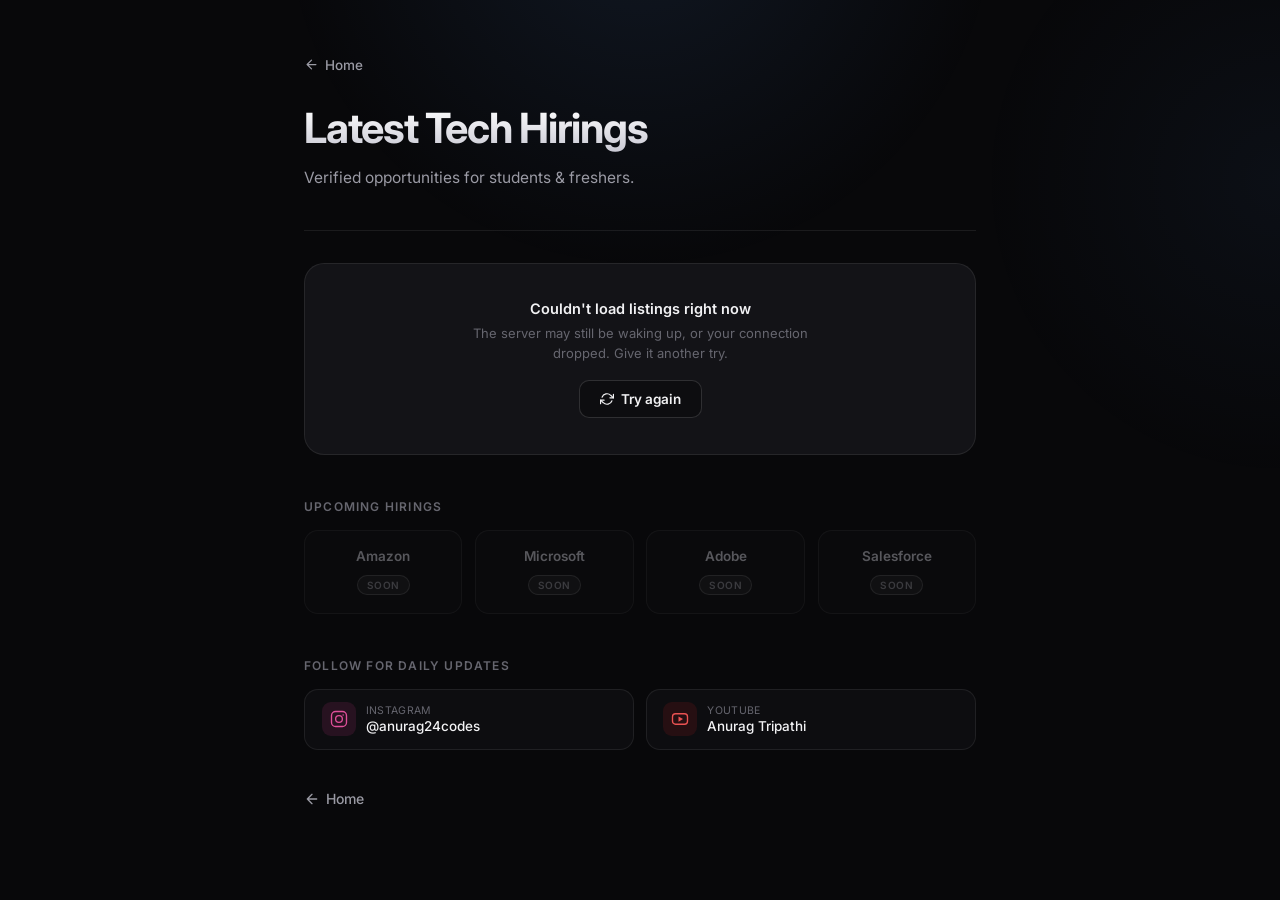
==== commit d724bc27: "Update job.html" ====
--- a/job.html
+++ b/job.html
@@ -304,28 +304,88 @@
 
   .apply-btn svg { width: 16px; height: 16px; }
 
-  /* Loading / empty / error states for the job list */
+  /* ── Loading / empty / error states for the job list ── */
   .state-box {
     background: var(--surface);
     border: 1px solid var(--border);
     border-radius: var(--radius-lg);
-    padding: 2rem 1.5rem;
+    padding: 2.25rem 1.5rem;
     text-align: center;
     color: var(--text-secondary);
     font-size: 14px;
   }
 
   .spinner {
-    width: 22px;
-    height: 22px;
+    width: 24px;
+    height: 24px;
     border-radius: 50%;
     border: 2.5px solid rgba(94,162,255,0.2);
     border-top-color: var(--accent);
-    margin: 0 auto 12px;
+    margin: 0 auto 14px;
     animation: spin 0.8s linear infinite;
   }
 
   @keyframes spin { to { transform: rotate(360deg); } }
+
+  .state-title {
+    font-size: 14.5px;
+    font-weight: 600;
+    color: var(--text-primary);
+    margin-bottom: 6px;
+    transition: opacity 0.3s ease;
+  }
+
+  .state-sub {
+    font-size: 13px;
+    color: var(--text-muted);
+    line-height: 1.55;
+    max-width: 380px;
+    margin: 0 auto;
+    transition: opacity 0.3s ease;
+  }
+
+  /* progress bar that fills over ~50s to visualize the cold-start wait */
+  .wake-bar-track {
+    width: 100%;
+    max-width: 280px;
+    height: 4px;
+    border-radius: 20px;
+    background: rgba(255,255,255,0.07);
+    margin: 16px auto 0;
+    overflow: hidden;
+  }
+
+  .wake-bar-fill {
+    height: 100%;
+    width: 0%;
+    border-radius: 20px;
+    background: linear-gradient(90deg, var(--accent), #8fc4ff);
+    transition: width 1s linear;
+  }
+
+  .retry-btn {
+    display: inline-flex;
+    align-items: center;
+    gap: 7px;
+    margin-top: 16px;
+    padding: 10px 20px;
+    font-family: inherit;
+    font-size: 13.5px;
+    font-weight: 600;
+    color: var(--text-primary);
+    background: var(--bg-elevated);
+    border: 1px solid var(--border-strong);
+    border-radius: var(--radius-sm);
+    cursor: pointer;
+    transition: border-color 0.2s ease, background 0.2s ease;
+  }
+
+  .retry-btn:hover {
+    border-color: rgba(94,162,255,0.4);
+    background: var(--surface-hover);
+  }
+
+  .retry-btn svg { width: 14px; height: 14px; }
 
   /* Upcoming section */
   .section-label {
@@ -462,9 +522,11 @@
 
   <!-- Jobs are rendered here by JavaScript, fetched live from the backend -->
   <div class="job-list fade fade-4" id="jobList">
-    <div class="state-box">
+    <div class="state-box" id="initialState">
       <div class="spinner"></div>
-      Loading latest hirings…
+      <p class="state-title" id="stateTitle">Loading latest hirings…</p>
+      <p class="state-sub" id="stateSub">Just a moment</p>
+      <div class="wake-bar-track"><div class="wake-bar-fill" id="wakeBarFill"></div></div>
     </div>
   </div>
 
@@ -521,9 +583,13 @@
 </div>
 
 <script>
-  // ── SET THIS ONCE YOUR BACKEND IS DEPLOYED ──────────────────────────────
-  // e.g. "https://jobtracker-backend.onrender.com"
-  const API_BASE_URL = "http://localhost:5000";
+
+  const API_BASE_URL = "https://jobbackend24.onrender.com";
+  // Render free-tier services spin down after inactivity. A cold start can
+  // take anywhere from a few seconds up to ~50-60s. FETCH_TIMEOUT_MS gives
+  // the very first request enough runway to survive a full cold boot before
+  // we give up and show the retry state.
+  const FETCH_TIMEOUT_MS = 60000;
   // ─────────────────────────────────────────────────────────────────────
 
   const ICONS = {
@@ -532,6 +598,7 @@
     briefcase: '<svg viewBox="0 0 24 24" fill="none" stroke-width="1.6"><rect x="3" y="7" width="18" height="13" rx="2"/><path d="M8 7V5a2 2 0 0 1 2-2h4a2 2 0 0 1 2 2v2"/></svg>',
     users: '<svg viewBox="0 0 24 24" fill="none" stroke-width="1.6"><path d="M17 21v-2a4 4 0 0 0-4-4H5a4 4 0 0 0-4 4v2"/><circle cx="9" cy="7" r="4"/><path d="M23 21v-2a4 4 0 0 0-3-3.87"/><path d="M16 3.13a4 4 0 0 1 0 7.75"/></svg>',
     arrow: '<svg viewBox="0 0 24 24" fill="none" stroke="currentColor" stroke-width="2.2" stroke-linecap="round"><path d="M7 17 17 7M9 7h8v8"/></svg>',
+    refresh: '<svg viewBox="0 0 24 24" fill="none" stroke="currentColor" stroke-width="2" stroke-linecap="round" stroke-linejoin="round"><path d="M23 4v6h-6M1 20v-6h6"/><path d="M3.51 9a9 9 0 0 1 14.85-3.36L23 10M1 14l4.64 4.36A9 9 0 0 0 20.49 15"/></svg>',
   };
 
   function escapeHtml(str) {
@@ -597,15 +664,112 @@
     `;
   }
 
+  /* ── Cold-start-aware loading state ──
+     Render's free tier spins the server down after idle time. The very
+     first visitor after a period of inactivity can wait 20-60s before the
+     server responds. Rather than showing a plain "loading" spinner that
+     looks broken after a few seconds, we progressively update the message
+     so it's clear the app is working, not stuck, and roughly how long
+     it'll be. */
+  const wakeMessages = [
+    { at: 0,     title: "Loading latest hirings…",        sub: "Just a moment" },
+    { at: 4000,  title: "Waking up the server…",           sub: "Our free-tier server sleeps when idle — it's starting back up now." },
+    { at: 13000, title: "Almost there…",                   sub: "First load after a while can take up to a minute. Every visit after this will be instant." },
+    { at: 28000, title: "Still on it…",                    sub: "The server is finishing its boot-up. Thanks for hanging in there." },
+    { at: 45000, title: "A little longer…",                sub: "This is taking longer than usual, but we haven't given up — hold tight." },
+  ];
+
+  let wakeTimers = [];
+  let wakeBarInterval = null;
+
+  function startWakeSequence() {
+    const titleEl = document.getElementById("stateTitle");
+    const subEl = document.getElementById("stateSub");
+    const barEl = document.getElementById("wakeBarFill");
+
+    clearWakeSequence();
+
+    wakeMessages.forEach((msg) => {
+      const t = setTimeout(() => {
+        if (!titleEl) return;
+        titleEl.style.opacity = 0;
+        subEl.style.opacity = 0;
+        setTimeout(() => {
+          titleEl.textContent = msg.title;
+          subEl.textContent = msg.sub;
+          titleEl.style.opacity = 1;
+          subEl.style.opacity = 1;
+        }, 250);
+      }, msg.at);
+      wakeTimers.push(t);
+    });
+
+    // Visual progress bar that eases toward ~95% over the expected
+    // cold-start window, so it never falsely claims "done" if the server
+    // is still booting past that point.
+    let elapsed = 0;
+    const totalWindow = 55000;
+    wakeBarInterval = setInterval(() => {
+      elapsed += 1000;
+      const pct = Math.min(95, (elapsed / totalWindow) * 100);
+      if (barEl) barEl.style.width = pct + "%";
+      if (elapsed >= totalWindow) clearInterval(wakeBarInterval);
+    }, 1000);
+  }
+
+  function clearWakeSequence() {
+    wakeTimers.forEach(clearTimeout);
+    wakeTimers = [];
+    if (wakeBarInterval) clearInterval(wakeBarInterval);
+  }
+
+  function renderErrorState(container) {
+    container.innerHTML = `
+      <div class="state-box">
+        <p class="state-title">Couldn't load listings right now</p>
+        <p class="state-sub">The server may still be waking up, or your connection dropped. Give it another try.</p>
+        <button class="retry-btn" id="retryBtn">
+          ${ICONS.refresh}
+          Try again
+        </button>
+      </div>
+    `;
+    document.getElementById("retryBtn").addEventListener("click", loadJobs);
+  }
+
+  async function fetchWithTimeout(url, options = {}, timeoutMs = FETCH_TIMEOUT_MS) {
+    const controller = new AbortController();
+    const timer = setTimeout(() => controller.abort(), timeoutMs);
+    try {
+      const res = await fetch(url, { ...options, signal: controller.signal });
+      return res;
+    } finally {
+      clearTimeout(timer);
+    }
+  }
+
   async function loadJobs() {
     const container = document.getElementById("jobList");
+
+    // Reset to the initial loading UI (covers the "retry" path too)
+    container.innerHTML = `
+      <div class="state-box" id="initialState">
+        <div class="spinner"></div>
+        <p class="state-title" id="stateTitle">Loading latest hirings…</p>
+        <p class="state-sub" id="stateSub">Just a moment</p>
+        <div class="wake-bar-track"><div class="wake-bar-fill" id="wakeBarFill"></div></div>
+      </div>
+    `;
+    startWakeSequence();
+
     try {
-      const res = await fetch(`${API_BASE_URL}/api/jobs`);
+      const res = await fetchWithTimeout(`${API_BASE_URL}/api/jobs`, {}, FETCH_TIMEOUT_MS);
+      clearWakeSequence();
       if (!res.ok) throw new Error("Bad response");
       const jobs = await res.json();
 
       if (!jobs.length) {
-        container.innerHTML = `<div class="state-box">No active listings right now — check back soon.</div>`;
+        container.innerHTML = `<div class="state-box"><p class="state-title">No active listings right now</p><p class="state-sub">Check back soon — new roles get added regularly.</p></div>`;
         return;
       }
 
@@ -619,7 +783,8 @@
         });
       });
     } catch (err) {
-      container.innerHTML = `<div class="state-box">Couldn't load listings right now. Please refresh the page.</div>`;
+      clearWakeSequence();
+      renderErrorState(container);
     }
   }
 
@@ -637,4 +802,3 @@
 
 </body>
 </html>
-
